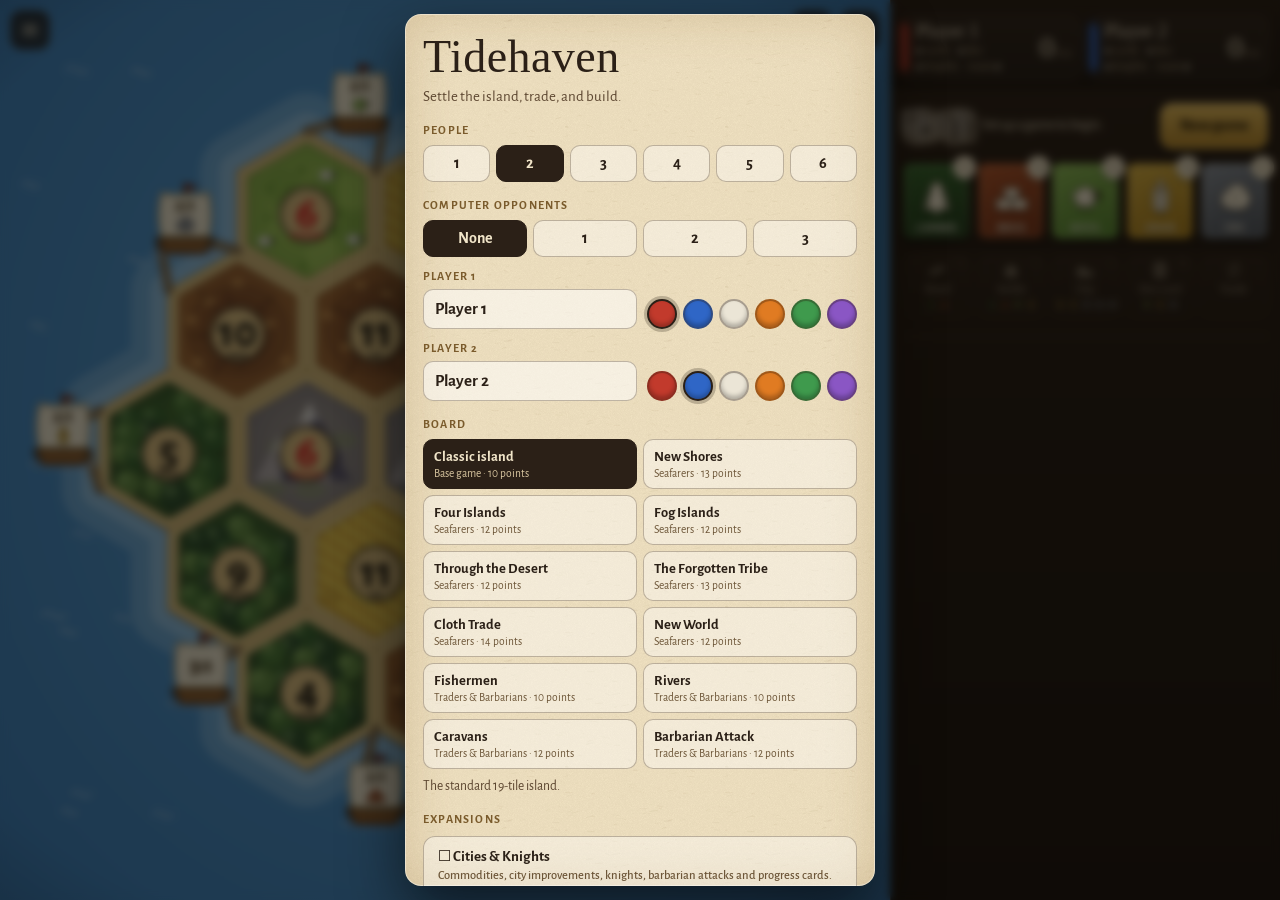
==== game/game.html @ dfd981bb "Initial release" ====
<!DOCTYPE html>
<html lang="en" data-view="flat">
<head>
<meta charset="utf-8">
<meta name="viewport" content="width=device-width, initial-scale=1, viewport-fit=cover">
<title>Tidehaven</title>
<link rel="preconnect" href="https://fonts.googleapis.com">
<link rel="preconnect" href="https://fonts.gstatic.com" crossorigin>
<link href="https://fonts.googleapis.com/css2?family=IM+Fell+English+SC&family=Alegreya+Sans:wght@400;500;700;800&display=swap" rel="stylesheet" media="print" onload="this.media='all'">
<noscript><link href="https://fonts.googleapis.com/css2?family=IM+Fell+English+SC&family=Alegreya+Sans:wght@400;500;700;800&display=swap" rel="stylesheet"></noscript>
<style>
:root{
  /* One visual world: a walnut games table at night. The 3D board fills the stage;
     a walnut rail with brass trim holds dice, hand and actions (bottom on phones, right side on wide screens). */
  --walnut:#17110c;
  --rail:#241a13;
  --line:#4a3a2c;
  --parchment:#f1e5c9;
  --paper:#eee0c0;
  --ink:#2b2017;
  --muted:#b09c7c;
  --brass:#d8a744;
  --brass-deep:#a87a24;
  --alert:#e0664a;
  --display:"IM Fell English SC","Iowan Old Style",Georgia,serif;
  --body:"Alegreya Sans","Gill Sans","Segoe UI",system-ui,sans-serif;
  --grain:none;
  color-scheme:dark;
}
*{box-sizing:border-box}
html,body{height:100%;margin:0;background:var(--walnut);color:var(--parchment);font-family:var(--body);-webkit-tap-highlight-color:transparent;overscroll-behavior:none}
body{overflow:hidden}
button{font:inherit;color:inherit;cursor:pointer;touch-action:manipulation;-webkit-user-select:none;user-select:none}
button:disabled{cursor:default}
button:focus-visible,input:focus-visible{outline:2px solid var(--brass);outline-offset:2px}
#app{position:fixed;inset:0;display:grid;grid-template-rows:auto minmax(0,1fr) auto;grid-template-areas:"scores" "stage" "rail"}

/* ---------- scores ---------- */
#scores{grid-area:scores;display:grid;grid-template-columns:1fr 1fr;gap:8px;padding:calc(8px + env(safe-area-inset-top)) max(10px,env(safe-area-inset-right)) 8px max(10px,env(safe-area-inset-left));background:linear-gradient(180deg,#2a1f17,#1d1610);border-bottom:1px solid var(--line);z-index:2}
.pc{position:relative;min-width:0;border-radius:12px;padding:6px 10px 7px 14px;background:rgba(255,255,255,.03);border:1px solid #3a2d22;display:grid;grid-template-columns:minmax(0,1fr) auto;gap:1px 8px;align-items:center;transition:border-color .3s,background .3s}
.pc::before{content:"";position:absolute;left:0;top:9px;bottom:9px;width:5px;border-radius:0 4px 4px 0;background:var(--pc);box-shadow:0 0 8px var(--pc)}
.pc.on{border-color:var(--brass);background:linear-gradient(180deg,rgba(216,167,68,.16),rgba(216,167,68,.04));box-shadow:0 0 0 1px rgba(216,167,68,.25),0 6px 18px rgba(0,0,0,.35)}
.pname{font-family:var(--display);font-size:19px;line-height:1.1;white-space:nowrap;overflow:hidden;text-overflow:ellipsis}
.vp{font-family:var(--display);font-size:30px;line-height:1;grid-row:span 2;text-align:right;font-variant-numeric:tabular-nums}
.vp small{font-size:13px;color:var(--muted);font-family:var(--body)}
.pstats{display:flex;gap:2px 9px;flex-wrap:wrap;font-size:12px;color:var(--muted);font-variant-numeric:tabular-nums}
.pstats b{color:var(--parchment);font-weight:700}
.badges{grid-column:1/-1;display:flex;gap:4px;flex-wrap:wrap;margin-top:3px}
.badge{font-size:10px;font-weight:800;letter-spacing:.06em;text-transform:uppercase;padding:2px 6px;border-radius:5px;background:var(--brass);color:#2b1d08}

/* ---------- stage ---------- */
#stage{grid-area:stage;position:relative;min-height:0;overflow:hidden;background:radial-gradient(ellipse at 50% 45%,#2a1d14,#120c08 75%)}
#stage::after{content:"";position:absolute;inset:0;pointer-events:none;z-index:1;background:radial-gradient(125% 100% at 50% 50%,transparent 56%,rgba(8,4,2,.34) 82%,rgba(6,3,1,.62) 100%)}
.stage-ui,#toast,#modechip,#barb,#ticker{z-index:3}
@media (min-width:900px) and (hover:hover){
  #stage::before{content:"";position:absolute;inset:0;pointer-events:none;z-index:1;-webkit-backdrop-filter:blur(3px);backdrop-filter:blur(3px);
    -webkit-mask-image:linear-gradient(to bottom,#000 0,transparent 15%,transparent 82%,#000 100%);mask-image:linear-gradient(to bottom,#000 0,transparent 15%,transparent 82%,#000 100%)}
  .calm #stage::before{display:none}
}
#gl{position:absolute;inset:0;width:100%;height:100%;display:block;touch-action:none;outline:none}
.stage-ui{position:absolute;top:10px;left:10px;right:10px;display:flex;justify-content:space-between;pointer-events:none}
.icon-btn{pointer-events:auto;width:40px;height:40px;border-radius:12px;border:1px solid rgba(240,220,180,.18);background:rgba(28,20,14,.72);backdrop-filter:blur(6px);-webkit-backdrop-filter:blur(6px);display:grid;place-items:center;color:var(--parchment)}
.icon-btn svg{width:20px;height:20px}
.ui-right{display:flex;gap:8px;pointer-events:none}
.flycard{position:fixed;left:0;top:0;width:28px;height:38px;border-radius:5px;z-index:30;pointer-events:none;box-shadow:0 3px 8px rgba(0,0,0,.5),inset 0 0 0 1px rgba(0,0,0,.35);display:grid;place-items:center;will-change:transform,opacity}
.flycard img{width:18px;height:18px;filter:drop-shadow(0 1px 0 rgba(0,0,0,.4))}
.undo{margin-left:8px;border:1px solid rgba(240,220,180,.32);background:rgba(240,220,180,.06);color:var(--parchment);border-radius:999px;padding:3px 11px;font-size:12px;font-weight:700;vertical-align:middle}
#toast{position:absolute;left:50%;top:14px;transform:translate(-50%,-8px);max-width:min(92%,520px);padding:9px 16px;border-radius:12px;background:var(--paper);background-image:var(--grain);color:var(--ink);font-weight:700;font-size:14.5px;line-height:1.3;text-align:center;box-shadow:0 10px 30px rgba(0,0,0,.45);opacity:0;pointer-events:none;transition:opacity .25s,transform .25s;z-index:3}
#toast.show{opacity:1;transform:translate(-50%,0)}
#modechip{position:absolute;left:50%;bottom:12px;transform:translateX(-50%);display:flex;align-items:center;gap:10px;padding:6px 6px 6px 14px;border-radius:999px;background:rgba(28,20,14,.85);border:1px solid var(--brass);font-size:14px;white-space:nowrap;z-index:3}
#modechip button{border:0;border-radius:999px;padding:6px 12px;background:var(--parchment);color:var(--ink);font-weight:800;font-size:13px}
#modechip button[hidden]{display:none}
#modetext{display:flex;align-items:center;gap:8px}
.kind{display:inline-flex;border:1px solid rgba(240,220,180,.3);border-radius:999px;overflow:hidden}
#modechip .kind button{border-radius:0;background:transparent;color:var(--parchment);padding:5px 10px}
#modechip .kind button.sel{background:var(--brass);color:#2a1b06}
#ticker{position:absolute;left:10px;bottom:12px;max-width:min(78%,460px);padding:6px 12px;border-radius:999px;border:1px solid rgba(240,220,180,.14);background:rgba(28,20,14,.66);backdrop-filter:blur(6px);-webkit-backdrop-filter:blur(6px);font-size:12.5px;color:var(--muted);white-space:nowrap;overflow:hidden;text-overflow:ellipsis;text-align:left}
#ticker b{color:var(--parchment);font-weight:600}
#nogl{position:absolute;inset:0;display:grid;place-items:center;padding:24px;text-align:center;color:var(--muted)}
#nogl[hidden],#modechip[hidden],#ticker[hidden]{display:none}

/* ---------- rail ---------- */
#rail{grid-area:rail;display:grid;gap:9px;align-content:start;padding:10px max(12px,env(safe-area-inset-right)) calc(10px + env(safe-area-inset-bottom)) max(12px,env(safe-area-inset-left));background:linear-gradient(180deg,#2b2017,#1d1610);border-top:1px solid var(--line);box-shadow:0 -12px 30px rgba(0,0,0,.45);z-index:2}
.r-top{display:grid;grid-template-columns:auto minmax(0,1fr) auto;align-items:center;gap:10px}
#msg{font-size:14px;line-height:1.25;color:var(--parchment)}
#msg .sub{display:block;color:var(--muted);font-size:12.5px}
.btn{border:1px solid #5a4636;background:linear-gradient(#3b2e23,#2a2019);color:var(--parchment);border-radius:12px;padding:10px 14px;font-weight:700;font-size:15px}
.btn:disabled{opacity:.45}
.btn.primary{border-color:#f0c96e;background:linear-gradient(#ecc15e,#b98a2c);color:#2a1b06;font-weight:800;box-shadow:inset 0 1px 0 rgba(255,255,255,.45),0 4px 12px rgba(0,0,0,.35)}
#primary{min-width:108px;height:46px;font-size:16px}
#primary.pulse:not(:disabled){animation:pulse 1.8s ease-in-out infinite}
@keyframes pulse{50%{box-shadow:inset 0 1px 0 rgba(255,255,255,.45),0 0 0 5px rgba(216,167,68,.22),0 4px 12px rgba(0,0,0,.35)}}

.dice{display:flex;gap:7px;padding-left:2px}
.die-wrap{width:30px;height:30px;perspective:260px}
.tilt{width:100%;height:100%;transform-style:preserve-3d;transform:rotateX(-16deg) rotateY(22deg)}
.die{width:30px;height:30px;position:relative;transform-style:preserve-3d}
.die.rolling{transition:transform 1s cubic-bezier(.12,.62,.22,1)}
.dice.idle{opacity:.45}
.face{position:absolute;inset:0;border-radius:6px;background:radial-gradient(circle at 32% 28%,#fffaf0,#e6d7b8);box-shadow:inset 0 0 0 1px rgba(60,40,20,.18),inset 0 -3px 6px rgba(120,90,50,.28);display:grid;grid-template:repeat(3,1fr)/repeat(3,1fr);padding:4px;backface-visibility:hidden;-webkit-backface-visibility:hidden}
.face i{width:5.5px;height:5.5px;border-radius:50%;background:#231b14;place-self:center}
.f1{transform:translateZ(15px)}.f6{transform:rotateY(180deg) translateZ(15px)}.f3{transform:rotateY(90deg) translateZ(15px)}.f4{transform:rotateY(-90deg) translateZ(15px)}.f2{transform:rotateX(90deg) translateZ(15px)}.f5{transform:rotateX(-90deg) translateZ(15px)}

.hand{display:grid;grid-template-columns:repeat(var(--hcols,5),minmax(0,1fr));gap:8px}
.hand.ck{gap:5px}
.hand.ck .card{height:54px}
.hand.ck .card img{width:24px;height:24px;margin-top:-12px}
.hand.ck .card .lbl{font-size:8.5px;letter-spacing:0}
.hand.ck .card .count{min-width:20px;height:20px;font-size:12px;right:-4px;top:-6px}
.card.com::after{border-style:dashed}
.card{position:relative;height:60px;border-radius:8px;background-image:var(--grain),linear-gradient(160deg,var(--c1),var(--c2));box-shadow:0 3px 0 rgba(0,0,0,.35),0 6px 14px rgba(0,0,0,.3),inset 0 0 0 1px rgba(0,0,0,.25);display:grid;place-items:center;overflow:visible}
.card::after{content:"";position:absolute;inset:3px;border-radius:6px;border:1px solid rgba(255,240,210,.35);pointer-events:none}
.card img{width:30px;height:30px;margin-top:-10px;filter:drop-shadow(0 1px 1px rgba(0,0,0,.4))}
.card .lbl{position:absolute;bottom:5px;left:0;right:0;text-align:center;font-size:10.5px;font-weight:800;letter-spacing:.05em;text-transform:uppercase;color:rgba(255,248,230,.92);text-shadow:0 1px 1px rgba(0,0,0,.5)}
.card .count{position:absolute;right:-6px;top:-7px;min-width:23px;height:23px;padding:0 5px;border-radius:12px;background:var(--parchment);color:var(--ink);font-weight:800;font-size:13.5px;display:grid;place-items:center;box-shadow:0 2px 5px rgba(0,0,0,.45);font-variant-numeric:tabular-nums}
.card.zero{filter:saturate(.25) brightness(.7)}
.card.zero .count{background:#7d6d58;color:#2a2018}
.card.bump{animation:bump .5s ease}
@keyframes bump{30%{transform:translateY(-6px) scale(1.06)}}

.devs{display:flex;gap:6px;overflow-x:auto;scrollbar-width:none}
.devs:empty{display:none}
.devs:not(:empty){min-height:38px;align-items:center}
.devchip{flex:none;display:flex;align-items:center;gap:6px;border:1px solid #6b5640;border-radius:9px;padding:6px 10px;background:var(--paper);background-image:var(--grain);color:var(--ink);font-weight:700;font-size:13px}
.devchip .n{font-family:var(--display);font-size:15px}
.devchip.new{opacity:.6}
.devchip.prog{border-color:var(--tc);box-shadow:inset 4px 0 0 var(--tc)}
.devchip em{font-style:normal;font-size:11px;color:#7a5b2c}
#evcard:empty{display:none}
#evcard:not(:empty){display:flex;margin:2px 0}
.evc{flex:1;min-width:0;display:flex;align-items:center;gap:10px;border:1px solid #6b5640;border-radius:10px;padding:6px 10px;background:var(--paper);background-image:var(--grain);color:var(--ink);text-align:left;font:inherit;font-size:13px;line-height:1.3;cursor:pointer}
.evc .num{flex:none;width:36px;height:36px;border-radius:50%;background:#e3c586;border:2px solid #222;display:grid;place-items:center;font-family:var(--display);font-size:19px;font-weight:700;color:#111}
.evc .num.hot{color:#b3261e}
.evc b{font-family:var(--display);font-size:15px;display:block}
.evc small{color:#6b5030;font-size:12px}
.tbc{border:1px solid #6b5640;border-radius:10px;padding:8px 10px;background:var(--paper);background-image:var(--grain);margin:6px 0}
.tbc b{font-family:var(--display);font-size:15px}
.tbc small{color:#7a5b2c;font-size:11.5px}
.tbc p{margin:3px 0 0;font-size:13.5px;line-height:1.35}
.tbcs{display:grid;gap:2px;margin:6px 0}
.fishtoks{display:flex;gap:6px;flex-wrap:wrap;margin:8px 0}
.fishtok{width:36px;height:36px;border-radius:50%;background:#7fb6c8;border:2px solid #2b5666;display:grid;place-items:center;font-weight:800;font-size:16px;color:#10303a}
.fishtok.boot{border-radius:9px;background:#6b5640;border-color:#2b1d0e;color:#fff;font-size:11px;width:44px}

.builds{display:grid;grid-template-columns:repeat(var(--cols,5),minmax(0,1fr));gap:6px}
.bbtn{position:relative;border:1px solid #4d3d2f;background:linear-gradient(#382b21,#281f18);border-radius:11px;padding:6px 2px 5px;display:flex;flex-direction:column;align-items:center;gap:2px;min-width:0}
.bbtn svg{width:20px;height:20px;color:var(--parchment)}
.bbtn .bl{font-size:12px;font-weight:700;white-space:nowrap}
.bbtn .cost{display:flex;gap:1px;height:12px}
.bbtn .cost img{width:12px;height:12px}
.bbtn .left{position:absolute;top:3px;right:5px;font-size:10px;color:var(--muted);font-variant-numeric:tabular-nums}
.bbtn.on{border-color:var(--brass);background:linear-gradient(#5a4322,#3a2b17);box-shadow:0 0 0 2px rgba(216,167,68,.35)}
.bbtn:disabled{opacity:.38}

/* ---------- sheets ---------- */
#ov{position:fixed;inset:0;z-index:20;display:none;align-items:center;justify-content:center;padding:calc(14px + env(safe-area-inset-top)) 14px calc(14px + env(safe-area-inset-bottom));background:rgba(8,5,3,.6);backdrop-filter:blur(4px);-webkit-backdrop-filter:blur(4px)}
#ov.show{display:flex}
#ov.opaque{background:radial-gradient(ellipse at 50% 40%,#2e2117,#120c08 80%)}
.sheet{width:min(470px,100%);max-height:100%;overflow:auto;background-color:var(--paper);background-image:var(--grain);color:var(--ink);border-radius:16px;padding:20px 18px 16px;box-shadow:0 24px 60px rgba(0,0,0,.6),inset 0 0 0 1px rgba(255,255,255,.4),inset 0 0 50px rgba(130,90,30,.22)}
.enter{animation:rise .22s ease-out}
@keyframes rise{from{transform:translateY(10px);opacity:0}}
.sheet h2{font-family:var(--display);font-weight:400;font-size:28px;line-height:1.05;margin:0 0 6px;text-wrap:balance}
.sheet h3{font-size:12px;letter-spacing:.1em;text-transform:uppercase;color:#7a5b2c;margin:16px 0 8px}
.sheet p{margin:0 0 10px;font-size:15.5px;line-height:1.4}
.sheet .lead{color:#5c4630}
.sheet .btn{background:linear-gradient(#4a3829,#2f241b)}
.sheet .btn.primary{background:linear-gradient(#ecc15e,#b98a2c)}
.sheet .btn.ghost{background:transparent;border-color:rgba(60,40,20,.35);color:var(--ink)}
.btns{display:flex;gap:8px;margin-top:16px;flex-wrap:wrap}
.btns .btn{flex:1;min-width:120px}
.brand h1{font-family:var(--display);font-weight:400;font-size:46px;margin:0;line-height:1;letter-spacing:.01em}
.brand .tag{font-size:15px;color:#5c4630;margin:6px 0 4px}
.seat{display:grid;grid-template-columns:1fr auto;gap:6px 10px;align-items:end;margin-top:12px}
.seat label{grid-column:1/-1;font-size:12px;letter-spacing:.1em;text-transform:uppercase;color:#7a5b2c;font-weight:700}
.seat input{width:100%;font:600 17px var(--body);color:var(--ink);background:rgba(255,255,255,.55);border:1px solid rgba(60,40,20,.3);border-radius:10px;padding:9px 11px}
.sw{display:flex;gap:6px}
.sw button{width:30px;height:30px;border-radius:50%;border:2px solid rgba(40,25,10,.35);background:var(--c);box-shadow:inset 0 -3px 4px rgba(0,0,0,.25)}
.sw button.sel{border-color:var(--ink);box-shadow:0 0 0 3px rgba(43,32,23,.25),inset 0 -3px 4px rgba(0,0,0,.25)}
.seg{display:flex;gap:6px}
.scen{display:grid;grid-template-columns:repeat(2,minmax(0,1fr));gap:6px}
.scen button{text-align:left;border:1px solid rgba(60,40,20,.3);background:rgba(255,255,255,.4);border-radius:10px;padding:8px 10px;color:var(--ink);display:grid;gap:1px}
.scen button b{font-size:14.5px}
.scen button span{font-size:11.5px;color:#6d5638}
.scen button.sel{background:var(--ink);color:var(--parchment);border-color:var(--ink)}
.scen button.sel span{color:#d9c6a0}
.scen-sub{font-size:13.5px!important;margin-top:8px!important}
.seg button{flex:1;border:1px solid rgba(60,40,20,.3);background:rgba(255,255,255,.4);border-radius:10px;padding:8px;font-weight:700;color:var(--ink)}
.seg button.sel{background:var(--ink);color:var(--parchment);border-color:var(--ink)}
.check{display:flex;gap:10px;align-items:flex-start;margin-top:14px;font-size:15px;line-height:1.35}
.check[hidden]{display:none}
.check input{width:20px;height:20px;margin:1px 0 0;accent-color:#7a5b2c;flex:none}
.tabs{display:flex;gap:6px;margin:4px 0 6px}
.tabs button{flex:1;border:1px solid rgba(60,40,20,.3);background:rgba(255,255,255,.35);border-radius:10px;padding:8px;font-weight:700;color:var(--ink)}
.tabs button.sel{background:var(--ink);color:var(--parchment)}
.pick{display:grid;grid-template-columns:repeat(5,minmax(0,1fr));gap:6px}
.rt{border:1px solid rgba(60,40,20,.28);background:rgba(255,255,255,.45);border-radius:10px;padding:6px 2px;display:flex;flex-direction:column;align-items:center;gap:2px;color:var(--ink);min-width:0}
.rt img{width:30px;height:30px}
.rt .rate{font-weight:800;font-size:14px;font-variant-numeric:tabular-nums}
.rt .have{font-size:11px;color:#6d5638}
.rt.sel{background:var(--ink);color:var(--parchment);border-color:var(--ink)}
.rt.sel .have{color:#d9c6a0}
.rt:disabled{opacity:.35}
.stps{display:grid;grid-template-columns:repeat(5,minmax(0,1fr));gap:6px}
.stp{display:flex;flex-direction:column;align-items:center;gap:4px;border:1px solid rgba(60,40,20,.22);border-radius:10px;padding:6px 2px;background:rgba(255,255,255,.35);min-width:0}
.stp img{width:28px;height:28px}
.stp .have{font-size:11px;color:#6d5638}
.stp-ctl{display:flex;align-items:center;gap:2px}
.stp-ctl button{width:26px;height:26px;border-radius:8px;border:1px solid rgba(60,40,20,.3);background:rgba(255,255,255,.6);font-weight:800;color:var(--ink);padding:0;line-height:1}
.stp-ctl button:disabled{opacity:.3}
.stp-ctl b{min-width:16px;text-align:center;font-size:16px;font-variant-numeric:tabular-nums}
.offer{display:flex;align-items:center;justify-content:center;gap:10px;flex-wrap:wrap;margin:12px 0;padding:12px;border-radius:12px;background:rgba(255,255,255,.4)}
.offer .side{display:flex;gap:4px;flex-wrap:wrap;justify-content:center}
.offer .side span{display:flex;align-items:center;gap:2px;font-weight:800}
.offer .side img{width:26px;height:26px}
.offer .arrow{font-family:var(--display);font-size:20px;color:#7a5b2c}
.hist{display:flex;gap:3px;height:112px;margin:12px 0 2px;padding:6px 4px 0;border-radius:10px;background:rgba(255,255,255,.35)}
.hb{flex:1;display:flex;flex-direction:column;min-width:0}
.hb .plot{position:relative;flex:1}
.hb .plot i{position:absolute;left:14%;right:14%;bottom:0;background:#b9873c;border-radius:3px 3px 0 0;min-height:1px}
.hb .plot i.seven{background:#8e3a2c}
.hb .plot u{position:absolute;left:2%;right:2%;height:0;border-top:2px solid #2a1d0e;opacity:.85}
.hb .hv{position:absolute;left:0;right:0;text-align:center;font-size:10px;font-weight:800;color:#4a3720;line-height:1}
.hb b{font-size:11px;text-align:center;padding:3px 0 2px;color:#4a3720}
.hist-key{font-size:12px;color:#6d5638;margin:4px 0}
.hist-key i{display:inline-block;width:10px;height:10px;background:#b9873c;border-radius:2px;vertical-align:-1px}
.hist-key u{display:inline-block;width:14px;border-top:2px solid #2a1d0e;vertical-align:3px;text-decoration:none}
.luck.good{color:#2b6b32;font-weight:800}.luck.bad{color:#9a3326;font-weight:800}
.rec{margin:18px 0 4px;padding:8px 12px;border-radius:12px;background:rgba(255,255,255,.4);text-align:center}
.rec b{display:block;font-family:var(--display);font-size:20px;color:#3d2a12}
.rec span{font-size:12.5px;color:#6d5638}
.note{font-size:13.5px;color:#7a3a22;margin-top:8px}
.menu{display:grid;gap:8px;margin-top:10px}
.menu .btn{text-align:left}
.loglist{list-style:none;padding:0;margin:8px 0 0;display:grid;gap:4px;font-size:14.5px}
.loglist li{padding:5px 0;border-bottom:1px solid rgba(60,40,20,.14)}
.loglist .t{color:#8a6c42;font-size:12px;margin-right:6px;font-variant-numeric:tabular-nums}
.rules dl{margin:0;display:grid;gap:8px}
.rules dt{font-weight:800;font-size:14px;color:#5a3e1c}
.rules dd{margin:0 0 4px;font-size:14.5px;line-height:1.4}
.costs{display:grid;gap:6px;margin:4px 0}
.costs div{display:flex;align-items:center;gap:8px;font-size:14.5px}
.costs div span{min-width:96px;font-weight:700}
.costs img{width:20px;height:20px}
.score-table{width:100%;border-collapse:collapse;font-size:14.5px;margin-top:8px;font-variant-numeric:tabular-nums}
.score-table th,.score-table td{padding:6px 4px;border-bottom:1px solid rgba(60,40,20,.15);text-align:right}
.score-table th:first-child,.score-table td:first-child{text-align:left}
.score-table tr.total td{font-weight:800;font-size:16px}

/* cities & knights */
.track{border:1px solid rgba(60,40,20,.2);border-left:5px solid var(--tc);border-radius:10px;padding:10px 12px;margin-top:10px;background:rgba(255,255,255,.35);display:grid;gap:6px}
.track-h{display:flex;align-items:center;gap:8px}.track-h b{font-size:16px}.track-h img{width:22px;height:22px}
.track-h span{margin-left:auto;display:flex;gap:4px}.track-h i{width:14px;height:14px;border-radius:50%;border:2px solid var(--tc);background:transparent}
.track-h i.on{background:var(--tc)}.track-h i.ab{outline:2px dotted rgba(60,40,20,.35);outline-offset:1px}.track-h i.mt{border-radius:3px}
.track-d{font-size:13.5px!important;margin:0!important;color:#4d3a25}
.track .btn{font-size:14px;padding:8px 10px}
.stps8{grid-template-columns:repeat(4,minmax(0,1fr))!important}
.imps{display:inline-flex;gap:3px}.imps i{font-style:normal;min-width:16px;height:16px;border-radius:4px;background:var(--tc);color:#fff;font-size:11px;font-weight:800;display:inline-grid;place-items:center}
.btn.tog{display:grid;gap:2px;text-align:left;background:rgba(255,255,255,.4)!important;color:var(--ink);border-color:rgba(60,40,20,.3)}
.btn.tog span{font-size:12.5px;font-weight:500;color:#6d5638}
.btn.tog.on{background:var(--ink)!important;color:var(--parchment);border-color:var(--ink)}.btn.tog.on span{color:#d9c6a0}
.btn.tog b::before{content:"☐ ";}.btn.tog.on b::before{content:"☑ ";}
#barb{position:absolute;right:10px;bottom:12px;display:flex;align-items:center;gap:8px;padding:6px 12px;border-radius:999px;background:rgba(28,20,14,.78);border:1px solid rgba(240,220,180,.18);font-size:12px;color:var(--muted);z-index:2;max-width:60%}
#barb[hidden]{display:none}
#barb .bship svg{width:18px;height:18px;color:#d9573f;display:block}
#barb .btrack{display:flex;gap:3px}#barb .btrack i{width:7px;height:7px;border-radius:50%;background:rgba(240,220,180,.18)}#barb .btrack i.on{background:#d9573f}
#barb b{color:var(--parchment)}
.die.red .face{background:radial-gradient(circle at 32% 28%,#e8584a,#a82a20)}.die.red .face i{background:#fff3e6}
.die.event .face{background:radial-gradient(circle at 32% 28%,#fffaf0,#e6d7b8);display:grid;place-items:center;padding:3px}
.evf svg{width:20px;height:20px;display:block}.evf.ship{color:#3a2a1c}
@media (max-width:520px){#barb .bnum{display:none}#barb{top:14px;bottom:auto;left:58px;right:auto;padding:5px 10px}}
@media (min-width:900px) and (min-aspect-ratio:1/1){.hand.ck .card{height:66px}.hand.ck .card .lbl{font-size:9.5px}}

/* gate (pass the device) */
.gate{width:min(440px,100%);text-align:center;color:var(--parchment)}
.gate .eyebrow{font-size:12px;letter-spacing:.16em;text-transform:uppercase;color:var(--brass);margin:0 0 6px}
.gate h1{font-family:var(--display);font-weight:400;font-size:clamp(40px,12vw,64px);line-height:1;margin:0 0 10px;text-wrap:balance}
.gate .why{font-size:17px;margin:0 0 16px;color:var(--parchment)}
.rail-log{display:none}
.gate .recap{list-style:none;padding:12px 14px;margin:0 0 20px;border-radius:12px;background:rgba(255,255,255,.05);border:1px solid rgba(240,220,180,.12);text-align:left;font-size:14px;color:var(--muted);display:grid;gap:4px}
.gate .recap:empty{display:none}
.gate .btn{width:100%;height:54px;font-size:17px}

@media (min-width:900px) and (min-aspect-ratio:1/1){
  #app{grid-template-columns:minmax(0,1fr) 390px;grid-template-rows:auto minmax(0,1fr);grid-template-areas:"stage scores" "stage rail"}
  #scores{border-bottom:0;border-left:1px solid var(--line);padding-top:14px}
  #rail{border-top:0;border-left:1px solid var(--line);box-shadow:none;overflow:auto;gap:14px;padding-top:14px}
  .card{height:76px}
  .card img{width:36px;height:36px}
  .rail-log{display:grid;gap:0;list-style:none;margin:6px 0 0;padding:12px 0 0;border-top:1px solid var(--line);font-size:13.5px;color:var(--muted)}
  .rail-log li{padding:5px 0;border-bottom:1px solid rgba(240,220,180,.06);line-height:1.3}
  .rail-log li:first-child{color:var(--parchment)}
  .rail-log .t{font-size:11px;letter-spacing:.06em;text-transform:uppercase;color:#8a7558;margin-right:6px}
  #ticker{display:none}
}
@media (max-width:370px){
  .bbtn .bl{font-size:10.5px}
  .pname{font-size:16px}
  .vp{font-size:26px}
}
@media (prefers-reduced-motion:reduce){
  .die.rolling{transition-duration:.15s}
  #primary.pulse{animation:none}
  .enter{animation:none}
}
</style>
<link rel="manifest" href="manifest.webmanifest">
<meta name="theme-color" content="#17110c">
<meta name="mobile-web-app-capable" content="yes">
<meta name="apple-mobile-web-app-capable" content="yes">
<meta name="apple-mobile-web-app-status-bar-style" content="black-translucent">
<link rel="apple-touch-icon" href="icons/apple-touch-icon.png">
<link rel="icon" href="icons/icon-192.png">
<link rel="stylesheet" href="css/padtv.css">
</head>
<body>
<div id="app">
  <header id="scores" aria-label="Scores"></header>
  <main id="stage">
    <svg id="mini" role="application" aria-label="Game board. Drag to pan, pinch to zoom, tap glowing spots to build."></svg>
    <div class="stage-ui">
      <button class="icon-btn" data-act="menu" aria-label="Menu"><svg viewBox="0 0 24 24" fill="none" stroke="currentColor" stroke-width="2" stroke-linecap="round"><path d="M4 7h16M4 12h16M4 17h16"/></svg></button>
      <div class="ui-right"><button class="icon-btn" data-act="hint" aria-label="Show a hint"><svg viewBox="0 0 24 24" fill="none" stroke="currentColor" stroke-width="2" stroke-linecap="round" stroke-linejoin="round"><path d="M9 18h6M10 21h4M12 3a6 6 0 0 0-3.5 10.9c.7.6 1 1.3 1 2.1h5c0-.8.3-1.5 1-2.1A6 6 0 0 0 12 3z"/></svg></button><button class="icon-btn" data-act="resetview" aria-label="Reset the camera"><svg viewBox="0 0 24 24" fill="none" stroke="currentColor" stroke-width="2" stroke-linecap="round" stroke-linejoin="round"><path d="M3 12a9 9 0 1 0 3-6.7"/><path d="M3 4v5h5"/></svg></button></div>
    </div>
    <div id="toast" role="status" aria-live="polite"></div>
    <div id="modechip" hidden><span id="modetext"></span><button data-act="skip" hidden>Skip</button><button data-act="cancelmode">Cancel</button></div>
    <div id="barb" hidden></div>
    <button id="ticker" data-act="log" aria-label="Open the game log"></button>
  </main>
  <section id="rail" aria-label="Your turn">
    <div class="r-top">
      <div class="dice idle" id="dice" aria-label="Dice"></div>
      <div id="msg" aria-live="polite"></div>
      <button id="primary" class="btn primary"></button>
    </div>
    <div id="evcard"></div>
    <div class="hand" id="hand" aria-label="Your cards"></div>
    <div class="devs" id="devs" aria-label="Your development cards"></div>
    <div class="builds" id="builds"></div>
    <ol class="rail-log" id="railLog" aria-label="Recent events"></ol>
  </section>
</div>
<div id="ov" role="dialog" aria-modal="true"></div>

<script src="js/engine.js"></script>
<script src="js/ck.js"></script>
<script src="js/tb.js"></script>
<script src="js/tbba.js"></script>
<script src="js/stats.js"></script>
<script src="js/padcore.js"></script>
<script src="js/sound.js"></script>
<script src="js/padstubs.js"></script>
<script src="js/ckui.js"></script>
<script src="js/tbui.js"></script>
<script src="js/ai.js"></script>
<script src="js/feel.js"></script>
<script src="js/ui.js"></script>
<script src="js/minimap.js"></script>
<script>
(function(){
  PAD.hook=function(){try{Mini.render();}catch(e){console.error("mini",e);}};
  Mini.bind(document.getElementById("mini"));
  ACT.resetview=function(){Mini.fit();};
  ACT.hint=function(){
    if(!G||G.preview||G.winner!=null){return;}
    var h=null;try{h=hintCompute(aiOn()?humanP():G.cur);}catch(e){}
    if(!h){toast("No suggestion right now.",2000);return;}
    Mini.setHint(h);toast(h.text,5600);setTimeout(function(){Mini.setHint(null);},7000);};
  Feel.hint=ACT.hint;Feel.flyProduction=function(){};
  refresh();
})();
</script>
<script>if("serviceWorker" in navigator&&location.protocol!=="file:")navigator.serviceWorker.register("sw.js").catch(function(){});</script>
</body>
</html>
---- game/css/padtv.css ----
/* ====== shared sheet extras ====== */
.dotc{display:inline-block;width:14px;height:14px;border-radius:50%;background:var(--c);box-shadow:0 0 0 2px rgba(255,255,255,.6);vertical-align:-2px;margin-right:6px}
.btns.col{flex-direction:column}
.roster{list-style:none;margin:10px 0 0;padding:0;display:grid;gap:8px}
.roster li{display:grid;grid-template-columns:auto 1fr auto;align-items:center;gap:10px;padding:10px 12px;border-radius:12px;background:rgba(255,255,255,.45);color:#3a2a14;font-weight:700}
.roster li i{width:16px;height:16px;border-radius:50%;background:var(--c);box-shadow:0 0 0 2px rgba(255,255,255,.7)}
.roster li b{font-size:.8em;font-weight:700;color:#8a6f45}
.roster li.on b{color:#2b6b32}
.spin{width:38px;height:38px;margin:16px auto 4px;border-radius:50%;border:4px solid rgba(60,40,20,.2);border-top-color:#a87a24;animation:spn 1s linear infinite}
@keyframes spn{to{transform:rotate(360deg)}}

/* ====== phone ====== */
html[data-role=pad] #mini,html[data-role=tv] #mini,html[data-view=flat] #mini{position:absolute;inset:0;width:100%;height:100%;display:block;touch-action:none;user-select:none;-webkit-user-select:none;background:radial-gradient(ellipse at 50% 45%,#5aa5dd 0%,#4b94cf 55%,#3b82c2 100%)}
html[data-role=pad] #stage::before,html[data-role=tv] #stage::before,html[data-view=flat] #stage::before{display:none}
html[data-role=pad] .mn,html[data-role=tv] .mn,html[data-view=flat] .mn{font-family:Teko,"Roboto Condensed","sans-serif-condensed","Arial Narrow","Alegreya Sans",system-ui,sans-serif;font-size:.56px;font-weight:700;text-anchor:middle;fill:#0d0d0d;pointer-events:none}
html[data-role=pad] .mn.s,html[data-role=tv] .mn.s,html[data-view=flat] .mn.s{font-size:.38px}
html[data-role=pad] .mn.hot,html[data-role=tv] .mn.hot,html[data-view=flat] .mn.hot{fill:#e0161d}
html[data-role=pad] .mt,html[data-role=tv] .mt,html[data-view=flat] .mt{font-family:var(--body),system-ui,sans-serif;font-size:.2px;font-weight:800;text-anchor:middle;fill:#2b2017;pointer-events:none}
html[data-role=pad] .mt.dim,html[data-role=tv] .mt.dim,html[data-view=flat] .mt.dim{fill:#3b3b3b;opacity:.65;font-size:.22px}
html[data-role=pad] .mq,html[data-role=tv] .mq,html[data-view=flat] .mq{font-family:var(--display),serif;font-size:.8px;text-anchor:middle;fill:#e5e7eb;opacity:.8;pointer-events:none}
html[data-role=pad] .mh,html[data-role=tv] .mh,html[data-view=flat] .mh{font-family:var(--body),system-ui,sans-serif;font-size:.19px;font-weight:800;text-anchor:middle;fill:#3b2a14;pointer-events:none}
html[data-role=pad] .mk1,html[data-role=tv] .mk1,html[data-view=flat] .mk1{font-family:var(--body),system-ui,sans-serif;font-size:.2px;font-weight:800;text-anchor:middle;fill:#111;pointer-events:none}
html[data-role=pad] .pulse,html[data-role=tv] .pulse,html[data-view=flat] .pulse{transform-box:fill-box;transform-origin:center;animation:mkp 1.1s ease-in-out infinite}
@keyframes mkp{0%,100%{transform:scale(1)}50%{transform:scale(1.22)}}
html[data-role=pad] .mk,html[data-role=tv] .mk,html[data-view=flat] .mk{cursor:pointer}
html[data-role=pad] .pc.me .pname::after{content:"YOU";margin-left:6px;font-size:10px;letter-spacing:.08em;background:var(--brass);color:#2a1b06;border-radius:4px;padding:1px 5px;vertical-align:2px;font-family:var(--body)}
.padcode{display:block;width:100%;margin:12px 0 4px;padding:14px;border-radius:12px;border:2px solid #b79d66;background:#fff8e6;color:#2b2017;font:800 34px/1 var(--body),system-ui,sans-serif;letter-spacing:.35em;text-align:center;text-transform:uppercase}
html[data-role=pad] .stage-ui .icon-btn[data-act=resetview]{display:grid}

/* ====== TV ====== */
html[data-role=tv] .stage-ui,html[data-role=tv] #hand,html[data-role=tv] #devs,html[data-role=tv] #builds,
html[data-role=tv] #primary,html[data-role=tv] #modechip,html[data-role=tv] .undo,html[data-role=tv] #ticker{display:none!important}
html[data-role=tv] #msg{font-size:24px;line-height:1.25}
html[data-role=tv] #msg .sub{font-size:16px;margin-top:6px;opacity:.85}
html[data-role=tv] .rail-log{font-size:15px}
html[data-role=tv] .sheet .btns{display:none}
html[data-role=tv] .sheet.tvlobby{max-width:min(1120px,94vw);width:min(1120px,94vw);display:grid;grid-template-columns:auto 1fr;gap:clamp(18px,3vw,48px);align-items:center;padding:clamp(18px,3vw,40px)}
.tvlobby h1{font-family:var(--display);font-size:clamp(40px,6vw,76px);margin:0 0 4px;color:#2b2017}
.tl-tag{font-size:clamp(18px,2.2vw,28px);margin:0 0 14px;color:#4a3720;font-weight:700}
.tl-qr{display:inline-block;padding:10px;background:#fff;border-radius:18px;box-shadow:0 6px 24px rgba(0,0,0,.25)}
.tl-qr svg{display:block;width:min(36vh,34vw,320px);height:auto}
.tl-code{margin:14px 0 0;font-size:clamp(16px,1.9vw,24px);color:#4a3720;line-height:1.5;word-break:break-all}
.tl-code b{font-family:var(--display);font-size:1.7em;letter-spacing:.2em;color:#2b2017}
.tl-warn{margin:10px 0 0;padding:8px 12px;border-radius:10px;background:#f3d4c6;color:#7a2a18;font-weight:700}
.tl-right h2{font-family:var(--display);font-size:clamp(24px,3vw,38px);margin:0 0 6px;color:#2b2017}
.tl-note{margin:16px 0 0;font-size:clamp(15px,1.7vw,21px);color:#4a3720}
.tvlobby .roster li{font-size:clamp(18px,2.2vw,28px);padding:14px 16px}
.tvlobby .roster li b{font-size:.62em}
#tvlink{position:fixed;left:14px;bottom:14px;z-index:6;pointer-events:none}
.tvl{display:flex;gap:12px;align-items:center;padding:8px 12px 8px 8px;border-radius:14px;background:rgba(20,12,6,.72);border:1px solid #4a3a2c;color:var(--parchment)}
.tvl.warn{background:rgba(110,28,18,.94);border-color:#e0664a;padding:12px 16px 12px 12px}
.tvl .qr{display:block;border-radius:8px}
.tvl-t b{display:block;font-size:15px}
.tvl.warn .tvl-t b{font-size:22px}
.tvl-dots{display:flex;gap:10px;margin-top:4px;font-size:13px;opacity:.95}
.tvl-dots span{display:flex;align-items:center;gap:5px}.tvl-dots span.off{opacity:.55}
.tvl-dots i{width:10px;height:10px;border-radius:50%;background:var(--c)}
.tvl small{display:block;margin-top:4px;font-size:15px;opacity:.9}
@media (max-width:720px){html[data-role=tv] .sheet.tvlobby{grid-template-columns:1fr}}

/* ====== TV: board full screen, small floating overlays ====== */
/* join QR: small corner card instead of a full-screen sheet */
html[data-role=tv] .tvl.warn{padding:8px 12px 8px 8px;gap:10px}
html[data-role=tv] .tvl.warn .tvl-t b{font-size:16px}
html[data-role=tv] .tvl small{font-size:12px}
/* native app WebView renders at 2x density: keep the join card small */
html[data-role=tv] #nogl{display:none!important}

/* ====== 3-6 players ====== */
#scores[data-n="3"]{grid-template-columns:repeat(3,minmax(0,1fr))}
#scores[data-n="4"]{grid-template-columns:repeat(2,minmax(0,1fr))}
#scores[data-n="5"],#scores[data-n="6"]{grid-template-columns:repeat(3,minmax(0,1fr))}
html.manyp #scores .pc{padding:4px 6px 5px 11px;gap:0 6px}
html.manyp #scores .pname{font-size:14px}
html.manyp #scores .vp{font-size:21px}
html.manyp #scores .vp small{font-size:10px}
html.manyp #scores .pstats{font-size:10px;gap:0 6px}
html.manyp #scores .pstats span:nth-child(n+2){display:none}
html.manyp #scores .badge{font-size:8px;padding:1px 4px}
html[data-role=tv] .tvl-dots{flex-wrap:wrap;max-width:230px;gap:2px 8px}
html[data-role=tv] .tvl.warn .tvl-t b{max-width:230px}


/* ====== TV: one column down the right (scores, dice and status, QR) ====== */
html[data-role=tv]{--col:clamp(200px,15vw,270px)}
html[data-role=tv] #app{display:grid!important;grid-template-columns:minmax(0,1fr) var(--col);grid-template-rows:auto minmax(0,1fr);grid-template-areas:"stage scores" "stage rail"}
html[data-role=tv] #stage{grid-area:stage;position:relative;inset:auto;width:auto;height:auto;min-height:0}
html[data-role=tv] #scores{grid-area:scores;display:flex!important;flex-direction:column;gap:8px;position:static;max-width:none;margin:0;padding:12px;border:0;border-left:1px solid var(--line);background:linear-gradient(180deg,#2a1f17,#1d1610);pointer-events:none}
html[data-role=tv] #scores .pc{padding:7px 10px 7px 14px}
html[data-role=tv] #scores .pname{font-size:19px}
html[data-role=tv] #scores .vp{font-size:26px}
html[data-role=tv] #scores .pstats{font-size:11px;gap:0 7px}
html[data-role=tv].manyp #scores .pstats span{display:inline}
html[data-role=tv] #scores[data-n="5"] .pc,html[data-role=tv] #scores[data-n="6"] .pc{padding:3px 8px 3px 12px}
html[data-role=tv] #scores[data-n="5"] .pname,html[data-role=tv] #scores[data-n="6"] .pname{font-size:15px}
html[data-role=tv] #scores[data-n="5"] .vp,html[data-role=tv] #scores[data-n="6"] .vp{font-size:20px}
html[data-role=tv] #scores[data-n="5"] .pstats span:nth-child(n+3),html[data-role=tv] #scores[data-n="6"] .pstats span:nth-child(n+3){display:none}
html[data-role=tv] #scores[data-n="5"] .badges,html[data-role=tv] #scores[data-n="6"] .badges{display:none}
html[data-role=tv] #rail{grid-area:rail;position:static;transform:none;display:flex!important;flex-direction:column;gap:10px;width:auto;max-width:none;margin:0;padding:12px;border:0;border-left:1px solid var(--line);border-top:1px solid var(--line);border-radius:0;box-shadow:none;background:linear-gradient(180deg,#1d1610,#150f0a);overflow:hidden;pointer-events:none}
html[data-role=tv] #rail .r-top{display:grid;grid-template-columns:1fr;gap:8px}
html[data-role=tv] #msg{font-size:20px}
html[data-role=tv] #msg .sub{font-size:14px;margin-top:4px}
html[data-role=tv] #tvlink{position:static;margin-top:auto;pointer-events:none}
html[data-role=tv] .tvl{width:100%;box-sizing:border-box}
html[data-role=tv] .tvl.warn{padding:8px 10px 8px 8px;gap:10px}
html[data-role=tv] .tvl.warn .tvl-t b{font-size:15px;max-width:none}
html[data-role=tv] .tvl small{font-size:12px}
html[data-role=tv] .tvl-dots{flex-wrap:wrap;max-width:none;gap:2px 8px}
/* join card: sits at the bottom of the same column while the lobby is open */
html[data-role=tv] .rail-log{display:none!important}
html[data-role=tv] .tvl.warn .tvl-dots span.on{display:none}

/* ====== TV front page (shown whenever no game is running) ====== */
html.tvlobby #scores,html.tvlobby #rail{visibility:hidden}
html.tvlobby #ov{inset:0;width:auto;padding:0;align-items:stretch;justify-content:stretch;background:radial-gradient(ellipse at 28% 42%,#3d2c1d 0%,#1b130d 55%,#0b0704 100%)!important;backdrop-filter:none;-webkit-backdrop-filter:none;pointer-events:none}
.fp{display:grid;grid-template-columns:1.05fr 1fr;gap:4vw;align-items:center;width:100%;box-sizing:border-box;padding:4vh 5vw;color:var(--parchment)}
.fp-brand{text-align:center}
.fp-logo{width:min(36vh,27vw);height:auto;border-radius:22%;box-shadow:0 16px 56px rgba(0,0,0,.6),0 0 0 3px rgba(216,167,68,.35)}
.fp-brand h1{font-family:var(--display);font-weight:400;font-size:clamp(44px,10vh,120px);line-height:1;margin:2.4vh 0 0;letter-spacing:.02em;color:var(--parchment)}
.fp-tag{font-size:clamp(15px,3.2vh,34px);color:var(--brass);margin:1.2vh 0 0}
.fp-sub{font-size:clamp(12px,2.2vh,24px);color:var(--muted);margin:1vh 0 0}
.fp-join{background:var(--paper);color:var(--ink);border-radius:20px;padding:3vh 2.4vw;text-align:center;box-shadow:0 20px 60px rgba(0,0,0,.5)}
.fp-scan{margin:0 0 1.6vh;font-size:clamp(13px,2.6vh,28px);font-weight:700;color:#4a3720}
.fp .tl-qr{padding:.8vh;border-radius:14px}
.fp .tl-qr svg{width:min(28vh,17vw)}
.fp .tl-code{margin:1.4vh 0 0;font-size:clamp(11px,2vh,22px)}
.fp .roster{margin:1.8vh 0 0;gap:.8vh;text-align:left}
.fp .roster li{font-size:clamp(12px,2.4vh,26px);padding:.55em .8em}
.fp .roster li b{font-size:.62em}
.fp .tl-note{margin:1.4vh 0 0;font-size:clamp(10px,1.8vh,20px)}
#splash{position:fixed;inset:0;z-index:60;display:flex;flex-direction:column;align-items:center;justify-content:center;gap:1.6vh;background:radial-gradient(ellipse at 50% 42%,#3d2c1d 0%,#1b130d 55%,#0b0704 100%);color:var(--parchment);text-align:center;transition:opacity .8s ease}
#splash.hide{opacity:0;pointer-events:none}
#splash img{width:min(44vh,34vw);border-radius:22%;box-shadow:0 16px 60px rgba(0,0,0,.6),0 0 0 3px rgba(216,167,68,.35)}
#splash h1{font-family:var(--display);font-weight:400;font-size:clamp(48px,12vh,140px);line-height:1;margin:1vh 0 0}
#splash p{margin:0;font-size:clamp(16px,3.4vh,36px);color:var(--brass)}
#splash h1{color:var(--parchment)!important;text-shadow:0 3px 18px rgba(0,0,0,.6)}

html[data-role=tv] .tvl,html[data-role=tv] #ov{-webkit-backdrop-filter:none!important;backdrop-filter:none!important}
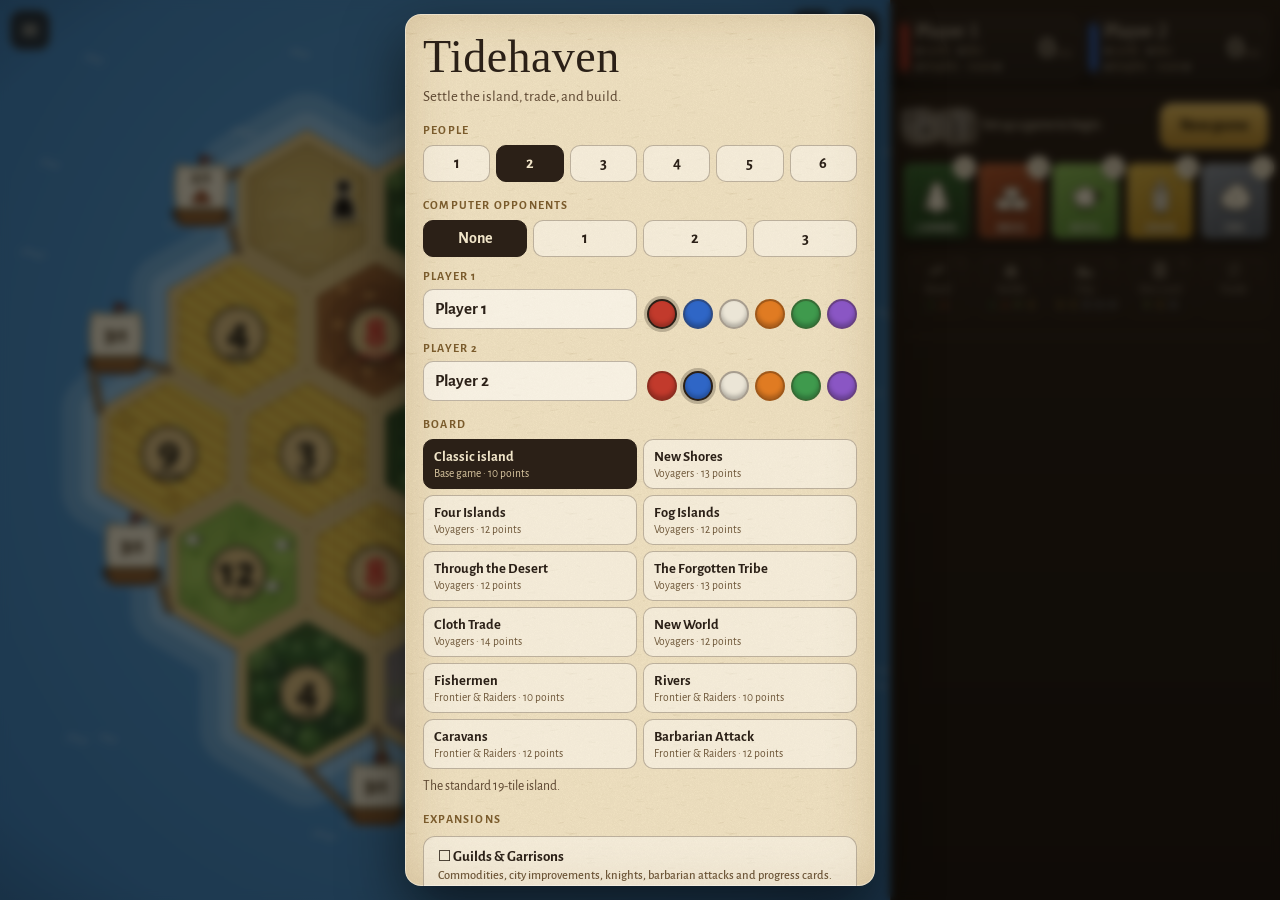
==== commit 87ed09a8: "Rename commercial game and expansion names to original ones Catan -> Tidehaven, Traders & Barbarians" ====
--- a/game/game.html
+++ b/game/game.html
@@ -246,7 +246,7 @@
 .score-table th:first-child,.score-table td:first-child{text-align:left}
 .score-table tr.total td{font-weight:800;font-size:16px}
 
-/* cities & knights */
+/* guilds & garrisons */
 .track{border:1px solid rgba(60,40,20,.2);border-left:5px solid var(--tc);border-radius:10px;padding:10px 12px;margin-top:10px;background:rgba(255,255,255,.35);display:grid;gap:6px}
 .track-h{display:flex;align-items:center;gap:8px}.track-h b{font-size:16px}.track-h img{width:22px;height:22px}
 .track-h span{margin-left:auto;display:flex;gap:4px}.track-h i{width:14px;height:14px;border-radius:50%;border:2px solid var(--tc);background:transparent}
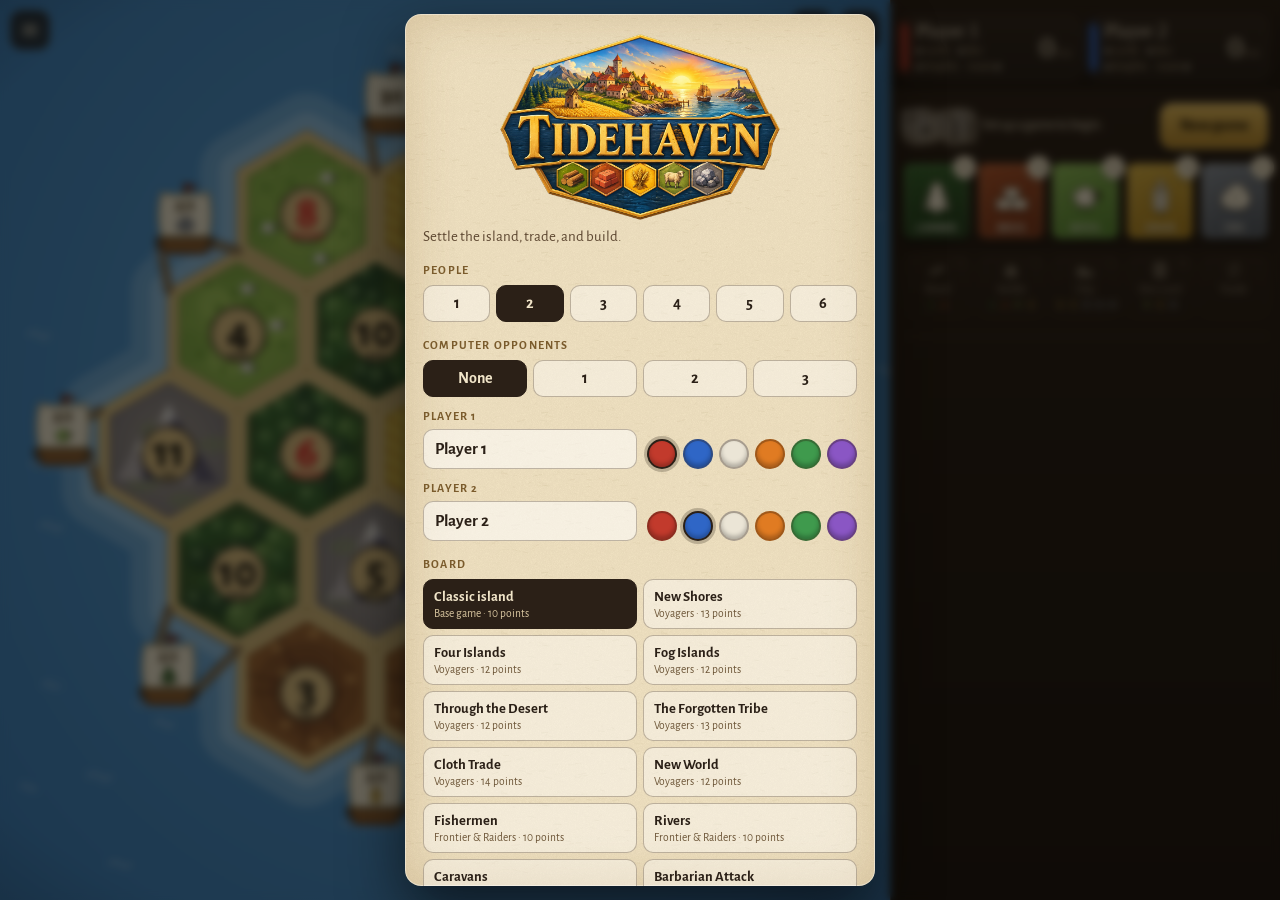
==== commit e113e73d: "Show the Tidehaven logo on the TV splash, TV lobby and setup screens Logo background made transparen" ====
--- a/game/game.html
+++ b/game/game.html
@@ -170,6 +170,7 @@
 .btns .btn{flex:1;min-width:120px}
 .brand h1{font-family:var(--display);font-weight:400;font-size:46px;margin:0;line-height:1;letter-spacing:.01em}
 .brand .tag{font-size:15px;color:#5c4630;margin:6px 0 4px}
+.brand-logo{display:block;width:min(280px,78%);height:auto;margin:0 auto}
 .seat{display:grid;grid-template-columns:1fr auto;gap:6px 10px;align-items:end;margin-top:12px}
 .seat label{grid-column:1/-1;font-size:12px;letter-spacing:.1em;text-transform:uppercase;color:#7a5b2c;font-weight:700}
 .seat input{width:100%;font:600 17px var(--body);color:var(--ink);background:rgba(255,255,255,.55);border:1px solid rgba(60,40,20,.3);border-radius:10px;padding:9px 11px}
--- a/game/css/padtv.css
+++ b/game/css/padtv.css
@@ -115,7 +115,7 @@
 html.tvlobby #ov{inset:0;width:auto;padding:0;align-items:stretch;justify-content:stretch;background:radial-gradient(ellipse at 28% 42%,#3d2c1d 0%,#1b130d 55%,#0b0704 100%)!important;backdrop-filter:none;-webkit-backdrop-filter:none;pointer-events:none}
 .fp{display:grid;grid-template-columns:1.05fr 1fr;gap:4vw;align-items:center;width:100%;box-sizing:border-box;padding:4vh 5vw;color:var(--parchment)}
 .fp-brand{text-align:center}
-.fp-logo{width:min(36vh,27vw);height:auto;border-radius:22%;box-shadow:0 16px 56px rgba(0,0,0,.6),0 0 0 3px rgba(216,167,68,.35)}
+.fp-logo{width:min(56vh,38vw);height:auto;filter:drop-shadow(0 16px 36px rgba(0,0,0,.6))}
 .fp-brand h1{font-family:var(--display);font-weight:400;font-size:clamp(44px,10vh,120px);line-height:1;margin:2.4vh 0 0;letter-spacing:.02em;color:var(--parchment)}
 .fp-tag{font-size:clamp(15px,3.2vh,34px);color:var(--brass);margin:1.2vh 0 0}
 .fp-sub{font-size:clamp(12px,2.2vh,24px);color:var(--muted);margin:1vh 0 0}
@@ -130,7 +130,7 @@
 .fp .tl-note{margin:1.4vh 0 0;font-size:clamp(10px,1.8vh,20px)}
 #splash{position:fixed;inset:0;z-index:60;display:flex;flex-direction:column;align-items:center;justify-content:center;gap:1.6vh;background:radial-gradient(ellipse at 50% 42%,#3d2c1d 0%,#1b130d 55%,#0b0704 100%);color:var(--parchment);text-align:center;transition:opacity .8s ease}
 #splash.hide{opacity:0;pointer-events:none}
-#splash img{width:min(44vh,34vw);border-radius:22%;box-shadow:0 16px 60px rgba(0,0,0,.6),0 0 0 3px rgba(216,167,68,.35)}
+#splash img{width:min(78vh,64vw);height:auto;filter:drop-shadow(0 16px 44px rgba(0,0,0,.6))}
 #splash h1{font-family:var(--display);font-weight:400;font-size:clamp(48px,12vh,140px);line-height:1;margin:1vh 0 0}
 #splash p{margin:0;font-size:clamp(16px,3.4vh,36px);color:var(--brass)}
 #splash h1{color:var(--parchment)!important;text-shadow:0 3px 18px rgba(0,0,0,.6)}
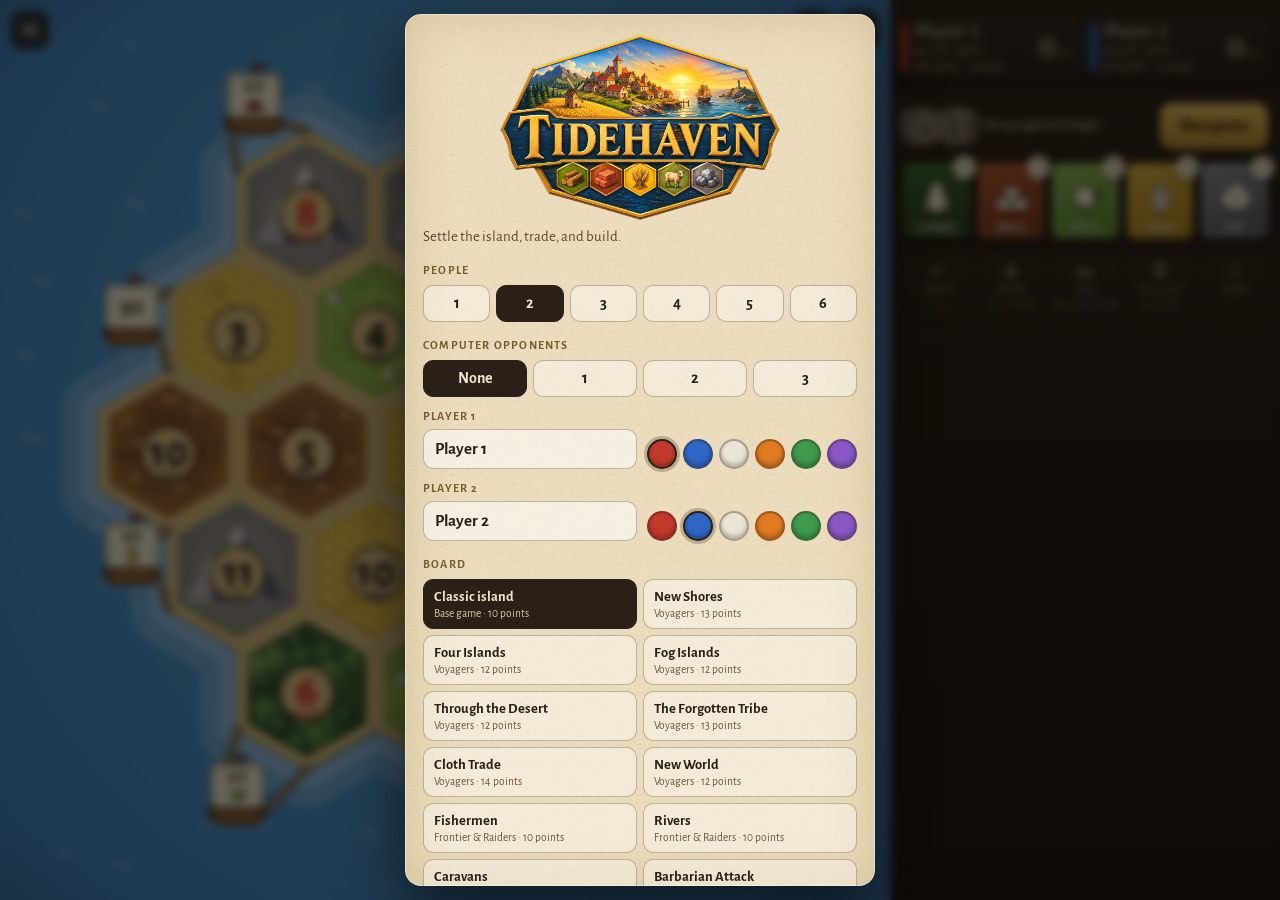
==== commit d278342f: "Show 'declined' notice inside the trade window The other player (or the computer) turning down an of" ====
--- a/game/game.html
+++ b/game/game.html
@@ -171,6 +171,8 @@
 .brand h1{font-family:var(--display);font-weight:400;font-size:46px;margin:0;line-height:1;letter-spacing:.01em}
 .brand .tag{font-size:15px;color:#5c4630;margin:6px 0 4px}
 .brand-logo{display:block;width:min(280px,78%);height:auto;margin:0 auto}
+.note.declined{background:#f6d9d3;border:2px solid #b3261e;color:#7a1710;border-radius:12px;padding:10px 12px;margin:8px 0;font-size:15px}
+.note.declined b{display:block;font-size:17px;margin-bottom:2px}
 .seat{display:grid;grid-template-columns:1fr auto;gap:6px 10px;align-items:end;margin-top:12px}
 .seat label{grid-column:1/-1;font-size:12px;letter-spacing:.1em;text-transform:uppercase;color:#7a5b2c;font-weight:700}
 .seat input{width:100%;font:600 17px var(--body);color:var(--ink);background:rgba(255,255,255,.55);border:1px solid rgba(60,40,20,.3);border-radius:10px;padding:9px 11px}
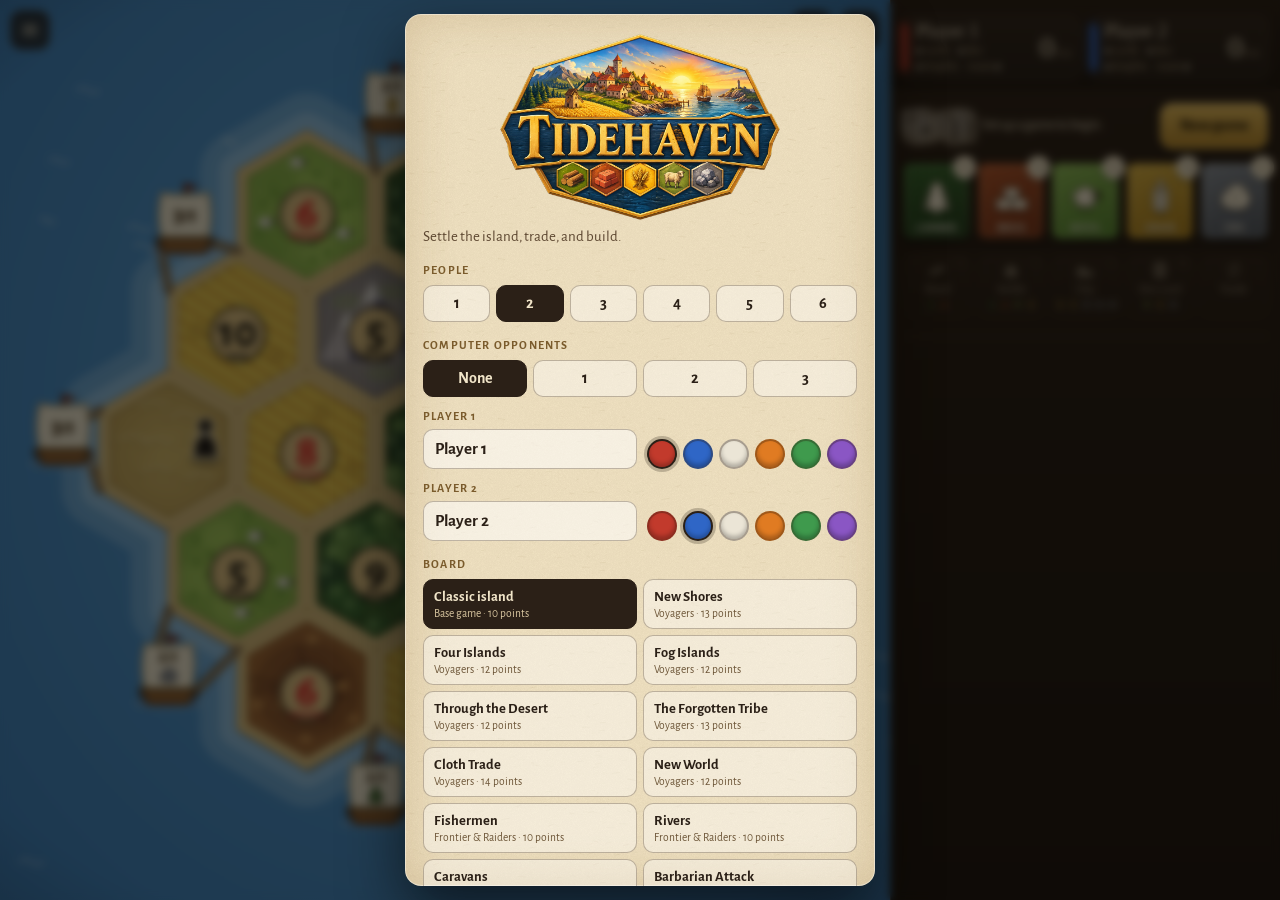
==== commit 1fc34d3a: "Use the new logo for the home-screen, bookmark and browser icons Co-Authored-By: Claude Sonnet 5.5 <" ====
--- a/game/game.html
+++ b/game/game.html
@@ -311,8 +311,8 @@
 <meta name="mobile-web-app-capable" content="yes">
 <meta name="apple-mobile-web-app-capable" content="yes">
 <meta name="apple-mobile-web-app-status-bar-style" content="black-translucent">
-<link rel="apple-touch-icon" href="icons/apple-touch-icon.png">
-<link rel="icon" href="icons/icon-192.png">
+<link rel="apple-touch-icon" href="icons/apple-touch-icon.png?v=2">
+<link rel="icon" href="icons/icon-192.png?v=2">
 <link rel="stylesheet" href="css/padtv.css">
 </head>
 <body>
--- a/game/css/padtv.css
+++ b/game/css/padtv.css
@@ -115,6 +115,8 @@
 html.tvlobby #ov{inset:0;width:auto;padding:0;align-items:stretch;justify-content:stretch;background:radial-gradient(ellipse at 28% 42%,#3d2c1d 0%,#1b130d 55%,#0b0704 100%)!important;backdrop-filter:none;-webkit-backdrop-filter:none;pointer-events:none}
 .fp{display:grid;grid-template-columns:1.05fr 1fr;gap:4vw;align-items:center;width:100%;box-sizing:border-box;padding:4vh 5vw;color:var(--parchment)}
 .fp-brand{text-align:center}
+.tl-set{margin:1.2vh 0 0}.tl-set .btn{padding:.8vh 1.6vw;font-size:clamp(12px,2vh,22px)}
+.tvset{grid-template-columns:minmax(0,640px);justify-content:center}.tvset h2{font-family:var(--display);font-weight:400;font-size:clamp(28px,5vh,56px);margin:0 0 1vh}.tvset .lead{font-size:clamp(14px,2.2vh,24px);margin:0 0 2vh}.tvset .menu{display:grid;gap:1.2vh}.tvset .btn{font-size:clamp(16px,2.8vh,30px);padding:1.6vh 1.4vw}.tvset .btn:focus-visible{outline:4px solid #d8a744;outline-offset:2px}
 .fp-logo{width:min(56vh,38vw);height:auto;filter:drop-shadow(0 16px 36px rgba(0,0,0,.6))}
 .fp-brand h1{font-family:var(--display);font-weight:400;font-size:clamp(44px,10vh,120px);line-height:1;margin:2.4vh 0 0;letter-spacing:.02em;color:var(--parchment)}
 .fp-tag{font-size:clamp(15px,3.2vh,34px);color:var(--brass);margin:1.2vh 0 0}
